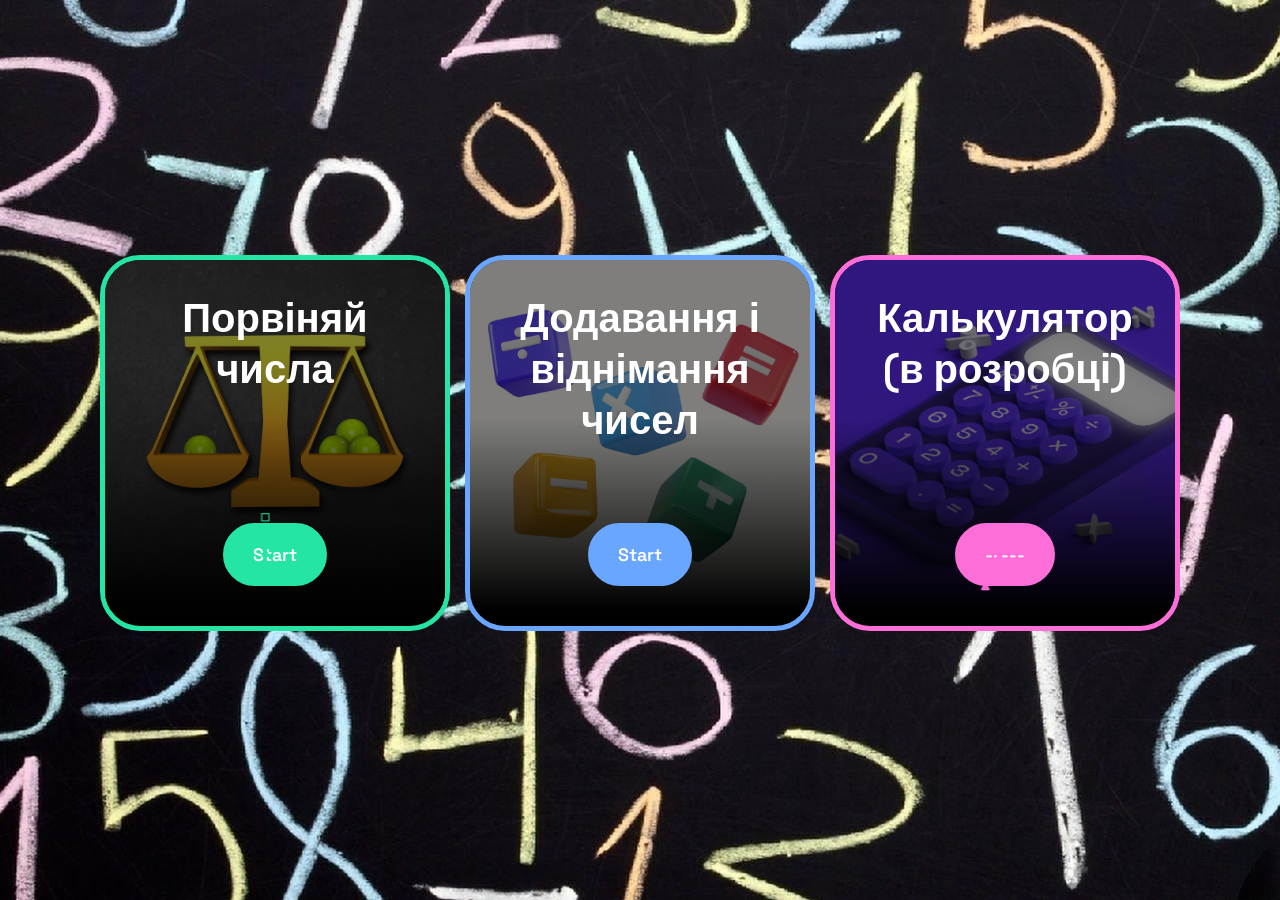
==== index.html @ 97a4c812 "Додав файли" ====
<!DOCTYPE html>
<html lang="en">
<head>
    <meta charset="UTF-8">
    <meta name="viewport" content="width=device-width, initial-scale=1.0">
    <link rel="stylesheet" href="./css/main.css" />
    <title>test and snipets</title>
</head>
<body class="body-main">

<div class="container">
    <div class="card">
        <div class="card__img"><img src="./img/compare-numbers.png" alt="Product" width="250" /></div>
        <div class="card__block">
            <h2 class="card__title">Порвіняй числа</h2>
            <div class="btn-container" data-color="37, 229, 165"><canvas class="btn-canvas"></canvas><a class="btn" href="./task-list/compare.html">Start</a></div>
        </div>
    </div>
    <div class="card">
        <div class="card__img"><img src="./img/action-numbers.png" alt="Product" width="250" /></div>
        <div class="card__block">
            <h2 class="card__title">Додавання і віднімання чисел</h2>
            <div class="btn-container" data-color="105, 166, 255"><canvas class="btn-canvas"></canvas><a class="btn" href="./task-list/addSubNumbers.html">Start</a></div>
        </div>
    </div>
    <div class="card">
        <div class="card__img"><img src="./img/calculator.png" alt="Product" width="250" /></div>
        <div class="card__block">
            <h2 class="card__title">Калькулятор (в розробці)</h2>
            <div class="btn-container" data-color="253, 110, 216"><canvas class="btn-canvas"></canvas><a class="btn" href="./task-list/test5.html">-----</a></div>
        </div>
    </div>
</div>
<script type="module" src="/js/index.js"></script>
</body>

</html>
---- css/main.css ----
@import"https://fonts.googleapis.com/css2?family=Space+Grotesk:wght@300..700&display=swap";*,*::before,*::after{box-sizing:border-box}p,h1,h2,h3,h4,h5,h6{margin:0}ul{list-style:none;margin:0;padding-left:0;text-decoration:none}a{text-decoration:none}img{display:block;max-width:100%;height:auto;padding:0;object-fit:cover}.body{margin:0;text-decoration:none;background-color:#f0f8ff;color:#f0f8ff;font-size:14px}.container{margin:0 auto;max-width:1900px}:root{--color-1: #25e5a5;--color-2: #69a6ff;--color-3: #fd6ed8;--card-color: var(--color-1)}*,*::before,*::after{box-sizing:border-box}.body-main{margin:0;font-family:"Space Grotesk",sans-serif;font-optical-sizing:auto;font-style:normal;background-color:#bdb1b1;background-image:url("../../img/bg-image.jpeg");background-repeat:repeat;background-position:top left;background-size:auto}.container{display:flex;justify-content:center;align-items:center;flex-wrap:wrap;min-height:100vh;margin-top:-15px;margin-left:-15px;padding:20px}.card{display:flex;flex-direction:column;max-width:350px;margin-top:15px;margin-left:15px;max-height:calc(100vh - 40px);border:5px solid var(--card-color);border-radius:40px;background-color:#000;overflow:hidden}.card:nth-child(2){--card-color: var(--color-2)}.card:nth-child(3){--card-color: var(--color-3)}.card__img{position:relative;height:350px;margin-bottom:-105%}.card__img::before{content:"";position:absolute;top:0;left:0;z-index:1;width:100%;height:100%;background:linear-gradient(180deg, rgba(0, 0, 0, 0.5) 45%, rgb(0, 0, 0) 100%)}.card__img img{width:100%;height:100%;object-fit:cover}.card__block{position:relative;z-index:2;text-align:center;padding:40px 20px}.card__title{margin-bottom:80px;font-size:40px;height:150px;color:#fff}.btn-container{position:relative;width:fit-content;margin:0 auto}.btn-canvas{position:absolute;pointer-events:none;top:50%;left:50%;z-index:2;transform:translate(-50%, -50%)}.btn{display:block;padding:10px 20px;font:inherit;font-weight:600;font-size:18px;color:#fff;background-color:var(--card-color);border:10px solid var(--card-color);border-radius:40px;cursor:pointer;transition:transform .3s ease-out;z-index:4}.btn:hover,.btn:focus{transform:scale(1.1)}/*# sourceMappingURL=main.css.map */ relative;
  z-index: 2;
  text-align: center;
  padding: 40px 20px;
}

.card__title {
  margin-bottom: 80px;
  font-size: 40px;
  height: 150px;
  color: white;
}

.btn-container {
  position: relative;
  width: fit-content;
  margin: 0 auto;
}

.btn-canvas {
  position: absolute;
  pointer-events: none;
  top: 50%;
  left: 50%;
  z-index: 2;
  transform: translate(-50%, -50%);
}

.btn {
  display: block;
  padding: 10px 20px;
  font: inherit;
  font-weight: 600;
  font-size: 18px;
  color: white;
  background-color: var(--card-color);
  border: 10px solid var(--card-color);
  border-radius: 40px;
  cursor: pointer;
  transition: transform 0.3s ease-out;
  z-index: 4;
}

.btn:hover,
.btn:focus {
  transform: scale(1.1);
}/*# sourceMappingURL=main.css.map */
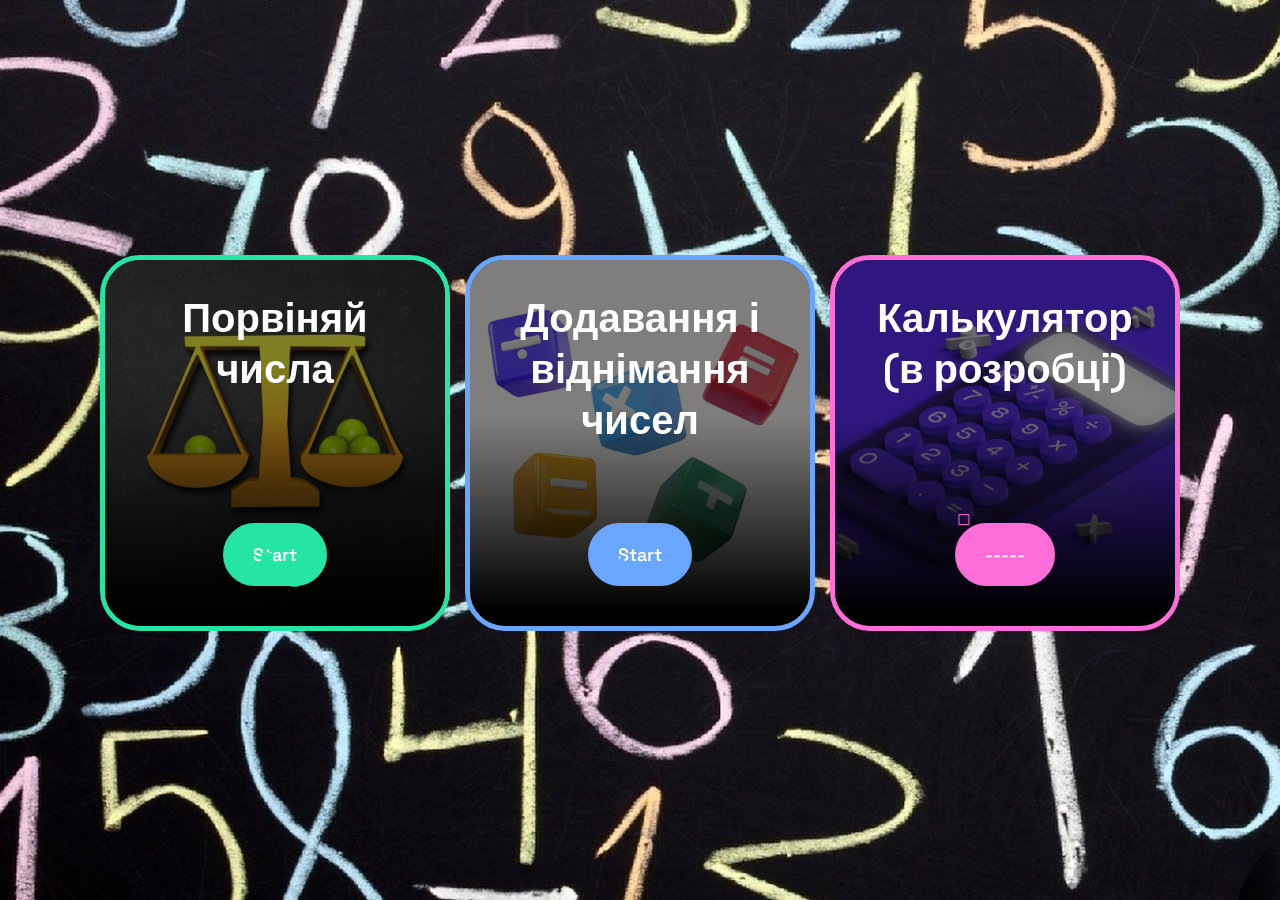
==== commit bdd70e21: "fix the pathн" ====
--- a/index.html
+++ b/index.html
@@ -31,7 +31,7 @@
         </div>
     </div>
 </div>
-<script type="module" src="/js/index.js"></script>
+<script type="module" src="js/index.js"></script>
 </body>
 
 </html>
